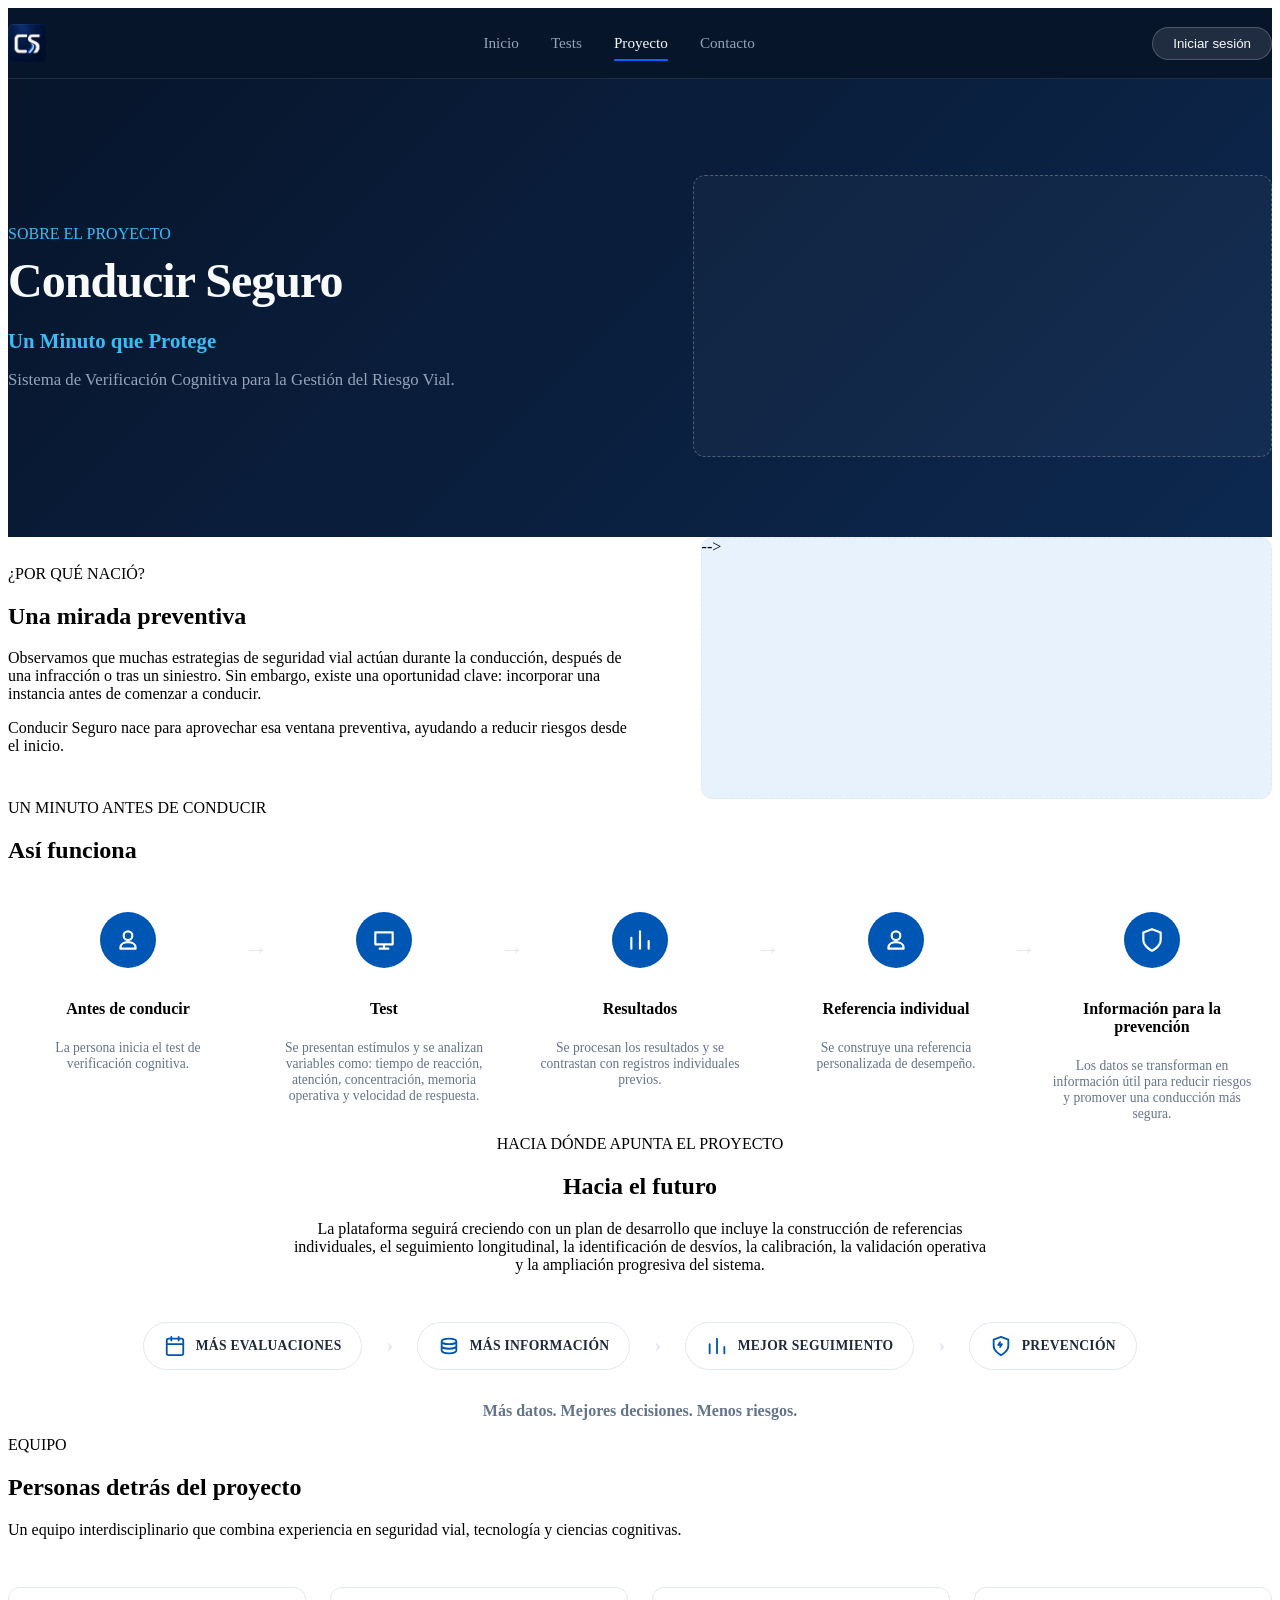
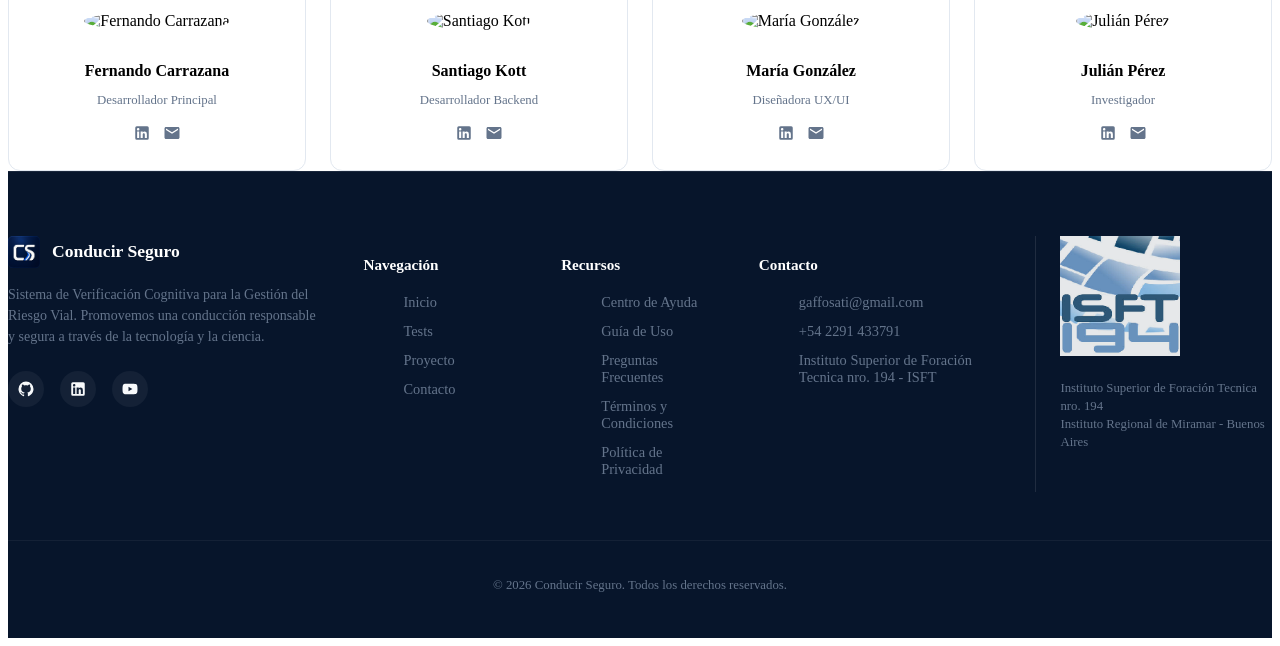
==== about.html @ 637815a0 "bloque de pestana Proyecto" ====
<!DOCTYPE html>
<html lang="es">
<head>
      <meta charset="UTF-8">
      <meta name="viewport" content="width=device-width, initial-scale=1.0">
      <title>Proyecto | Conducir Seguro</title>
      <meta name="description" content="Conocé el proyecto Conducir Seguro: por qué nació, cómo funciona, hacia dónde apunta y quiénes lo llevan adelante.">
      <link rel="icon" href="image/icon/conducirSegurosIco.ico" type="image/x-icon">

      <link rel="stylesheet" href="css/base/variables.css">
      <link rel="stylesheet" href="css/components/navbar.css">
      <link rel="stylesheet" href="css/components/footer.css">
      <link rel="stylesheet" href="css/pages/home.css">
      <link rel="stylesheet" href="css/pages/about.css">
</head>
<body>

      <header class="site-header">
            <div class="container">
                  <nav class="navbar" aria-label="Navegación principal">
                  <a href="index.html" class="navbar__brand" aria-label="ConducirSeguros Inicio">
                        <img src="image/logoConducir.png" alt="ConducirSeguros Logo" class="navbar__logo">
                  </a>

                  <button class="navbar__toggle" id="nav-toggle" aria-label="Abrir menú de navegación" aria-expanded="false">
                        ☰
                  </button>

                  <ul class="navbar__nav" id="nav-menu">
                        <li><a href="index.html" class="navbar__link">Inicio</a></li>
                        <li><a href="test.html" class="navbar__link">Tests</a></li>
                        <li><a href="about.html" class="navbar__link navbar__link--active">Proyecto</a></li>

                        <li><a href="contact.html" class="navbar__link">Contacto</a></li>
                  </ul>

                  <div class="navbar__actions">
                        <button class="btn-auth" id="auth-btn">
                              <span>Iniciar sesión</span>
                        </button>
                  </div>
                  </nav>
            </div>
      </header>

      <main id="main-content">

            <section class="project-hero">
                  <div class="container project-hero__grid">
                        <div class="project-hero__content">
                              <span class="badge-tag badge-tag--light">SOBRE EL PROYECTO</span>
                              <h1 class="project-hero__title">Conducir Seguro</h1>
                              <p class="project-hero__subtitle">Un Minuto que Protege</p>
                              <p class="project-hero__description">
                                    Sistema de Verificación Cognitiva para la Gestión del Riesgo Vial.
                              </p>
                        </div>

                        <div class="project-hero__graphic">
                        </div>
                  </div>
            </section>

            <section class="project-why section-padding">
                  <div class="container project-why__grid">
                        <div class="project-why__content">
                              <span class="badge-tag">¿POR QUÉ NACIÓ?</span>
                              <h2 class="section-title">Una mirada preventiva</h2>
                              <p class="section-description">
                                    Observamos que muchas estrategias de seguridad vial actúan durante la
                                    conducción, después de una infracción o tras un siniestro. Sin embargo,
                                    existe una oportunidad clave: incorporar una instancia antes de comenzar
                                    a conducir.
                              </p>
                              <p class="section-description">
                                    Conducir Seguro nace para aprovechar esa ventana preventiva, ayudando a
                                    reducir riesgos desde el inicio.
                              </p>
                        </div>

                        <div class="project-why__graphic">

                              -->
                        </div>
                  </div>
            </section>

            <section class="project-how section-padding bg-alt">
                  <div class="container">
                        <div class="section-header text-center">
                              <span class="badge-tag">UN MINUTO ANTES DE CONDUCIR</span>
                              <h2 class="section-title">Así funciona</h2>
                        </div>

                        <div class="steps-row">
                              <div class="step-item">
                                    <div class="step-item__icon">
                                          <svg viewBox="0 0 24 24" width="26" height="26"><path fill="none" stroke="currentColor" stroke-width="2" stroke-linecap="round" stroke-linejoin="round" d="M12 12a4 4 0 1 0-4-4 4 4 0 0 0 4 4Zm0 2c-4 0-7 2-7 5v1h14v-1c0-3-3-5-7-5Z"/></svg>
                                    </div>
                                    <h3 class="step-item__title">Antes de conducir</h3>
                                    <p class="step-item__desc">La persona inicia el test de verificación cognitiva.</p>
                              </div>

                              <span class="step-arrow" aria-hidden="true">→</span>

                              <div class="step-item">
                                    <div class="step-item__icon">
                                          <svg viewBox="0 0 24 24" width="26" height="26"><path fill="none" stroke="currentColor" stroke-width="2" stroke-linecap="round" stroke-linejoin="round" d="M4 5h16v11H4zM8 20h8M12 16v4"/></svg>
                                    </div>
                                    <h3 class="step-item__title">Test</h3>
                                    <p class="step-item__desc">Se presentan estímulos y se analizan variables como: tiempo de reacción, atención, concentración, memoria operativa y velocidad de respuesta.</p>
                              </div>

                              <span class="step-arrow" aria-hidden="true">→</span>

                              <div class="step-item">
                                    <div class="step-item__icon">
                                          <svg viewBox="0 0 24 24" width="26" height="26"><path fill="none" stroke="currentColor" stroke-width="2" stroke-linecap="round" stroke-linejoin="round" d="M4 20V10M12 20V4M20 20v-7"/></svg>
                                    </div>
                                    <h3 class="step-item__title">Resultados</h3>
                                    <p class="step-item__desc">Se procesan los resultados y se contrastan con registros individuales previos.</p>
                              </div>

                              <span class="step-arrow" aria-hidden="true">→</span>

                              <div class="step-item">
                                    <div class="step-item__icon">
                                          <svg viewBox="0 0 24 24" width="26" height="26"><path fill="none" stroke="currentColor" stroke-width="2" stroke-linecap="round" stroke-linejoin="round" d="M12 12a4 4 0 1 0-4-4 4 4 0 0 0 4 4Zm0 2c-4 0-7 2-7 5v1h14v-1c0-3-3-5-7-5Z"/></svg>
                                    </div>
                                    <h3 class="step-item__title">Referencia individual</h3>
                                    <p class="step-item__desc">Se construye una referencia personalizada de desempeño.</p>
                              </div>

                              <span class="step-arrow" aria-hidden="true">→</span>

                              <div class="step-item">
                                    <div class="step-item__icon">
                                          <svg viewBox="0 0 24 24" width="26" height="26"><path fill="none" stroke="currentColor" stroke-width="2" stroke-linecap="round" stroke-linejoin="round" d="M12 22s8-4 8-10V5l-8-3-8 3v7c0 6 8 10 8 10Z"/></svg>
                                    </div>
                                    <h3 class="step-item__title">Información para la prevención</h3>
                                    <p class="step-item__desc">Los datos se transforman en información útil para reducir riesgos y promover una conducción más segura.</p>
                              </div>
                        </div>
                  </div>
            </section>

            <section class="project-future section-padding">
                  <div class="container project-future__grid">
                        <div class="project-future__content">
                              <span class="badge-tag">HACIA DÓNDE APUNTA EL PROYECTO</span>
                              <h2 class="section-title">Hacia el futuro</h2>
                              <p class="section-description">
                                    La plataforma seguirá creciendo con un plan de desarrollo que incluye la
                                    construcción de referencias individuales, el seguimiento longitudinal, la
                                    identificación de desvíos, la calibración, la validación operativa y la
                                    ampliación progresiva del sistema.
                              </p>
                        </div>

                        <div class="future-cards">
                              <div class="future-card">
                                    <div class="future-card__icon">
                                          <svg viewBox="0 0 24 24" width="22" height="22"><path fill="none" stroke="currentColor" stroke-width="2" stroke-linecap="round" stroke-linejoin="round" d="M8 2v4M16 2v4M3 10h18M5 4h14a2 2 0 0 1 2 2v14a2 2 0 0 1-2 2H5a2 2 0 0 1-2-2V6a2 2 0 0 1 2-2Z"/></svg>
                                    </div>
                                    <span class="future-card__label">Más evaluaciones</span>
                              </div>
                              <span class="future-chevron" aria-hidden="true">›</span>
                              <div class="future-card">
                                    <div class="future-card__icon">
                                          <svg viewBox="0 0 24 24" width="22" height="22"><path fill="none" stroke="currentColor" stroke-width="2" stroke-linecap="round" stroke-linejoin="round" d="M4 7c0-1.66 3.58-3 8-3s8 1.34 8 3-3.58 3-8 3-8-1.34-8-3Zm0 0v10c0 1.66 3.58 3 8 3s8-1.34 8-3V7M4 12c0 1.66 3.58 3 8 3s8-1.34 8-3"/></svg>
                                    </div>
                                    <span class="future-card__label">Más información</span>
                              </div>
                              <span class="future-chevron" aria-hidden="true">›</span>
                              <div class="future-card">
                                    <div class="future-card__icon">
                                          <svg viewBox="0 0 24 24" width="22" height="22"><path fill="none" stroke="currentColor" stroke-width="2" stroke-linecap="round" stroke-linejoin="round" d="M4 20V10M12 20V4M20 20v-7"/></svg>
                                    </div>
                                    <span class="future-card__label">Mejor seguimiento</span>
                              </div>
                              <span class="future-chevron" aria-hidden="true">›</span>
                              <div class="future-card">
                                    <div class="future-card__icon">
                                          <svg viewBox="0 0 24 24" width="22" height="22"><path fill="none" stroke="currentColor" stroke-width="2" stroke-linecap="round" stroke-linejoin="round" d="M12 22s8-4 8-10V5l-8-3-8 3v7c0 6 8 10 8 10Zm-1-9 2-3-4 1 2-3"/></svg>
                                    </div>
                                    <span class="future-card__label">Prevención</span>
                              </div>
                        </div>

                        <p class="future-tagline">Más datos. Mejores decisiones. Menos riesgos.</p>
                  </div>
            </section>

            <section class="project-team section-padding bg-alt">
                  <div class="container">
                        <div class="section-header text-center">
                              <span class="badge-tag">EQUIPO</span>
                              <h2 class="section-title">Personas detrás del proyecto</h2>
                              <p class="section-description project-team__intro">
                                    Un equipo interdisciplinario que combina experiencia en seguridad vial,
                                    tecnología y ciencias cognitivas.
                              </p>
                        </div>

                        <div class="team-grid">
                              <article class="team-card">
                                    <img src="image/team/member1.jpg" alt="Fernando Carrazana" class="team-card__avatar">
                                    <h3 class="team-card__name">Fernando Carrazana</h3>
                                    <p class="team-card__role">Desarrollador Principal</p>
                                    <div class="team-card__socials">
                                          <a href="#" aria-label="LinkedIn"><svg width="18" height="18" viewBox="0 0 24 24"><path fill="currentColor" d="M19 3a2 2 0 0 1 2 2v14a2 2 0 0 1-2 2H5a2 2 0 0 1-2-2V5a2 2 0 0 1 2-2h14m-.5 15.5v-5.3a3.26 3.26 0 0 0-3.26-3.26c-.85 0-1.84.52-2.28 1.3v-1.11h-2.79v8.37h2.79v-4.93c0-.77.62-1.4 1.39-1.4a1.4 1.4 0 0 1 1.4 1.4v4.93h2.75M6.88 8.56a1.68 1.68 0 0 0 1.68-1.68c0-.93-.75-1.69-1.68-1.69a1.69 1.69 0 0 0-1.69 1.69c0 .93.76 1.68 1.69 1.68m1.39 9.94v-8.37H5.5v8.37h2.77Z"/></svg></a>
                                          <a href="#" aria-label="Email"><svg width="18" height="18" viewBox="0 0 24 24"><path fill="currentColor" d="M20 4H4c-1.1 0-1.99.9-1.99 2L2 18c0 1.1.9 2 2 2h16c1.1 0 2-.9 2-2V6c0-1.1-.9-2-2-2zm0 4l-8 5l-8-5V6l8 5l8-5v2z"/></svg></a>
                                    </div>
                              </article>

                              <article class="team-card">
                                    <img src="image/team/member2.jpg" alt="Santiago Kott" class="team-card__avatar">
                                    <h3 class="team-card__name">Santiago Kott</h3>
                                    <p class="team-card__role">Desarrollador Backend</p>
                                    <div class="team-card__socials">
                                          <a href="#" aria-label="LinkedIn"><svg width="18" height="18" viewBox="0 0 24 24"><path fill="currentColor" d="M19 3a2 2 0 0 1 2 2v14a2 2 0 0 1-2 2H5a2 2 0 0 1-2-2V5a2 2 0 0 1 2-2h14m-.5 15.5v-5.3a3.26 3.26 0 0 0-3.26-3.26c-.85 0-1.84.52-2.28 1.3v-1.11h-2.79v8.37h2.79v-4.93c0-.77.62-1.4 1.39-1.4a1.4 1.4 0 0 1 1.4 1.4v4.93h2.75M6.88 8.56a1.68 1.68 0 0 0 1.68-1.68c0-.93-.75-1.69-1.68-1.69a1.69 1.69 0 0 0-1.69 1.69c0 .93.76 1.68 1.69 1.68m1.39 9.94v-8.37H5.5v8.37h2.77Z"/></svg></a>
                                          <a href="#" aria-label="Email"><svg width="18" height="18" viewBox="0 0 24 24"><path fill="currentColor" d="M20 4H4c-1.1 0-1.99.9-1.99 2L2 18c0 1.1.9 2 2 2h16c1.1 0 2-.9 2-2V6c0-1.1-.9-2-2-2zm0 4l-8 5l-8-5V6l8 5l8-5v2z"/></svg></a>
                                    </div>
                              </article>

                              <article class="team-card">
                                    <img src="image/team/member3.jpg" alt="María González" class="team-card__avatar">
                                    <h3 class="team-card__name">María González</h3>
                                    <p class="team-card__role">Diseñadora UX/UI</p>
                                    <div class="team-card__socials">
                                          <a href="#" aria-label="LinkedIn"><svg width="18" height="18" viewBox="0 0 24 24"><path fill="currentColor" d="M19 3a2 2 0 0 1 2 2v14a2 2 0 0 1-2 2H5a2 2 0 0 1-2-2V5a2 2 0 0 1 2-2h14m-.5 15.5v-5.3a3.26 3.26 0 0 0-3.26-3.26c-.85 0-1.84.52-2.28 1.3v-1.11h-2.79v8.37h2.79v-4.93c0-.77.62-1.4 1.39-1.4a1.4 1.4 0 0 1 1.4 1.4v4.93h2.75M6.88 8.56a1.68 1.68 0 0 0 1.68-1.68c0-.93-.75-1.69-1.68-1.69a1.69 1.69 0 0 0-1.69 1.69c0 .93.76 1.68 1.69 1.68m1.39 9.94v-8.37H5.5v8.37h2.77Z"/></svg></a>
                                          <a href="#" aria-label="Email"><svg width="18" height="18" viewBox="0 0 24 24"><path fill="currentColor" d="M20 4H4c-1.1 0-1.99.9-1.99 2L2 18c0 1.1.9 2 2 2h16c1.1 0 2-.9 2-2V6c0-1.1-.9-2-2-2zm0 4l-8 5l-8-5V6l8 5l8-5v2z"/></svg></a>
                                    </div>
                              </article>

                              <article class="team-card">
                                    <img src="image/team/member4.jpg" alt="Julián Pérez" class="team-card__avatar">
                                    <h3 class="team-card__name">Julián Pérez</h3>
                                    <p class="team-card__role">Investigador</p>
                                    <div class="team-card__socials">
                                          <a href="#" aria-label="LinkedIn"><svg width="18" height="18" viewBox="0 0 24 24"><path fill="currentColor" d="M19 3a2 2 0 0 1 2 2v14a2 2 0 0 1-2 2H5a2 2 0 0 1-2-2V5a2 2 0 0 1 2-2h14m-.5 15.5v-5.3a3.26 3.26 0 0 0-3.26-3.26c-.85 0-1.84.52-2.28 1.3v-1.11h-2.79v8.37h2.79v-4.93c0-.77.62-1.4 1.39-1.4a1.4 1.4 0 0 1 1.4 1.4v4.93h2.75M6.88 8.56a1.68 1.68 0 0 0 1.68-1.68c0-.93-.75-1.69-1.68-1.69a1.69 1.69 0 0 0-1.69 1.69c0 .93.76 1.68 1.69 1.68m1.39 9.94v-8.37H5.5v8.37h2.77Z"/></svg></a>
                                          <a href="#" aria-label="Email"><svg width="18" height="18" viewBox="0 0 24 24"><path fill="currentColor" d="M20 4H4c-1.1 0-1.99.9-1.99 2L2 18c0 1.1.9 2 2 2h16c1.1 0 2-.9 2-2V6c0-1.1-.9-2-2-2zm0 4l-8 5l-8-5V6l8 5l8-5v2z"/></svg></a>
                                    </div>
                              </article>
                        </div>
                  </div>
            </section>

      </main>

      <script type="module" src="js/app.js"></script>

      <footer class="site-footer">
      <div class="container">
            <div class="footer__grid">

                  <div class="footer__col">
                  <div class="footer__brand-logo">
                        <img src="image/logoConducir.png" alt="ConducirSeguros" class="footer__logo-img">
                        <span class="footer__brand-title">Conducir Seguro</span>
                  </div>
                  <p class="footer__description">
                        Sistema de Verificación Cognitiva para la Gestión del Riesgo Vial. Promovemos una conducción responsable y segura a través de la tecnología y la ciencia.
                  </p>
                  <div class="footer__socials">
                        <a href="https://github.com" class="footer__social-link" aria-label="GitHub" target="_blank" rel="noopener">
                              <svg class="footer__social-icon" viewBox="0 0 24 24"><path fill="currentColor" d="M12 2A10 10 0 0 0 2 12c0 4.42 2.87 8.17 6.84 9.5c.5.08.66-.23.66-.5v-1.69c-2.77.6-3.36-1.34-3.36-1.34c-.46-1.16-1.11-1.47-1.11-1.47c-.91-.62.07-.6.07-.6c1 .07 1.53 1.03 1.53 1.03c.87 1.52 2.34 1.07 2.91.83c.1-.65.35-1.09.63-1.34c-2.22-.25-4.55-1.11-4.55-4.92c0-1.11.38-2 1.03-2.71c-.1-.25-.45-1.29.1-2.64c0 0 .84-.27 2.75 1.02c.79-.22 1.65-.33 2.5-.33c.85 0 1.71.11 2.5.33c1.91-1.29 2.75-1.02 2.75-1.02c.55 1.35.2 2.39.1 2.64c.65.71 1.03 1.6 1.03 2.71c0 3.82-2.34 4.66-4.57 4.91c.36.31.69.92.69 1.85V21c0 .27.16.59.67.5C19.14 20.16 22 16.42 22 12A10 10 0 0 0 12 2Z"/></svg>
                        </a>
                        <a href="https://linkedin.com" class="footer__social-link" aria-label="LinkedIn" target="_blank" rel="noopener">
                              <svg class="footer__social-icon" viewBox="0 0 24 24"><path fill="currentColor" d="M19 3a2 2 0 0 1 2 2v14a2 2 0 0 1-2 2H5a2 2 0 0 1-2-2V5a2 2 0 0 1 2-2h14m-.5 15.5v-5.3a3.26 3.26 0 0 0-3.26-3.26c-.85 0-1.84.52-2.28 1.3v-1.11h-2.79v8.37h2.79v-4.93c0-.77.62-1.4 1.39-1.4a1.4 1.4 0 0 1 1.4 1.4v4.93h2.75M6.88 8.56a1.68 1.68 0 0 0 1.68-1.68c0-.93-.75-1.69-1.68-1.69a1.69 1.69 0 0 0-1.69 1.69c0 .93.76 1.68 1.69 1.68m1.39 9.94v-8.37H5.5v8.37h2.77Z"/></svg>
                        </a>
                        <a href="https://youtube.com" class="footer__social-link" aria-label="YouTube" target="_blank" rel="noopener">
                              <svg class="footer__social-icon" viewBox="0 0 24 24"><path fill="currentColor" d="M10 15l5.19-3L10 9v6m11.56-7.83c.13.47.22 1.1.28 1.9.07.8.1 1.49.1 2.09L22 12c0 2.19-.16 3.8-.44 4.83c-.25.9-.83 1.48-1.73 1.73c-.47.13-1.33.22-2.65.28c-1.3.07-2.49.1-3.59.1L12 19c-4.19 0-6.8-.16-7.83-.44c-.9-.25-1.48-.83-1.73-1.73c-.13-.47-.22-1.1-.28-1.9c-.07-.8-.1-1.49-.1-2.09L2 12c0-2.19.16-3.8.44-4.83c.25-.9.83-1.48 1.73-1.73c.47-.13 1.33-.22 2.65-.28c1.3-.07 2.49-.1 3.59-.1L12 5c4.19 0 6.8.16 7.83.44c.9.25 1.48.83 1.73 1.73Z"/></svg>
                        </a>
                  </div>
                  </div>

                  <div class="footer__col">
                  <h4 class="footer__column-title">Navegación</h4>
                  <ul class="footer__list">
                        <li><a href="index.html" class="footer__link">Inicio</a></li>
                        <li><a href="test.html" class="footer__link">Tests</a></li>
                        <li><a href="about.html" class="footer__link">Proyecto</a></li>

                        <li><a href="contact.html" class="footer__link">Contacto</a></li>
                  </ul>
                  </div>


                  <div class="footer__col">
                  <h4 class="footer__column-title">Recursos</h4>
                  <ul class="footer__list">
                        <li><a href="faq.html" class="footer__link">Centro de Ayuda</a></li>
                        <li><a href="guide.html" class="footer__link">Guía de Uso</a></li>
                        <li><a href="faq.html#preguntas" class="footer__link">Preguntas Frecuentes</a></li>
                        <li><a href="terms.html" class="footer__link">Términos y Condiciones</a></li>
                        <li><a href="privacy.html" class="footer__link">Política de Privacidad</a></li>
                  </ul>
                  </div>


                  <div class="footer__col">
                  <h4 class="footer__column-title">Contacto</h4>
                  <ul class="footer__list">
                        <li><a href="mailto:gaffosati@gmail.com" class="footer__link">gaffosati@gmail.com</a></li>
                        <li><span class="footer__link">+54 2291 433791</span></li>
                        <li><span class="footer__link">Instituto Superior de Foración Tecnica nro. 194 - ISFT</span></li>
                  </ul>
                  </div>


                  <div class="footer__col footer__institution">
                  <img src="image/isft194_173px.png" alt="Universidad Tecnológica Nacional" class="footer__isft-logo">
                  <p class="footer__isft-text">
                        Instituto Superior de Foración Tecnica nro. 194<br>
                        Instituto Regional de Miramar - Buenos Aires
                  </p>
                  </div>

            </div>


            <div class="footer__bottom">
                  <p>&copy; 2026 Conducir Seguro. Todos los derechos reservados.</p>
            </div>
      </div>
      </footer>
</body>
</html>
---- css/base/variables.css ----
﻿:root {
  /* Color Palette */
  --bg-dark-header: #07152b;
  --bg-dark-gradient: linear-gradient(135deg, #07152b 0%, #0d284f 100%);
  --bg-light-body: #f4f7fa;
  --bg-card-white: #ffffff;
  --bg-callout: #e8f2fc;

  --color-primary: #0056b3;
  --color-primary-hover: #004085;
  --color-accent-blue: #0f62fe;
  --color-text-main: #1e293b;
  --color-text-muted: #64748b;
  --color-text-light: #f8fafc;

  --color-border: #e2e8f0;
  --color-badge-available: #e0f2fe;
  --color-badge-text-available: #0369a1;

  /* Layout & Geometry */
  --container-max-width: 1200px;
  --border-radius-sm: 8px;
  --border-radius-md: 12px;
  --border-radius-lg: 20px;
  --transition-fast: 0.2s ease-in-out;
  --shadow-card: 0 10px 25px -5px rgba(0, 0, 0, 0.05), 0 8px 10px -6px rgba(0, 0, 0, 0.01);
}
---- css/components/navbar.css ----
/* ==========================================
   HEADER & NAVBAR COMPONENT
   ========================================== */
.site-header {
  background-color: var(--bg-dark-header);
  border-bottom: 1px solid rgba(255, 255, 255, 0.1);
  position: sticky;
  top: 0;
  z-index: 1000;
}

.navbar {
  display: flex;
  align-items: center;
  justify-content: space-between;
  height: 70px;
}

.navbar__brand {
  display: flex;
  align-items: center;
  gap: 0.75rem;
  text-decoration: none;
  color: var(--color-text-light);
  font-weight: 700;
  font-size: 1.25rem;
}

.navbar__logo {
  height: 38px;
  width: auto;
}

.navbar__nav {
  display: flex;
  align-items: center;
  gap: 2rem;
  list-style: none;
}

.navbar__link {
  color: #94a3b8;
  text-decoration: none;
  font-weight: 500;
  font-size: 0.95rem;
  transition: color var(--transition-fast);
  padding: 0.5rem 0;
  position: relative;
}

.navbar__link:hover,
.navbar__link--active {
  color: var(--color-text-light);
}

.navbar__link--active::after {
  content: '';
  position: absolute;
  bottom: -2px;
  left: 0;
  width: 100%;
  height: 2px;
  background-color: var(--color-accent-blue);
  border-radius: 2px;
}

.navbar__actions {
  display: flex;
  align-items: center;
  gap: 1rem;
}

.btn-auth {
  background: rgba(255, 255, 255, 0.1);
  color: var(--color-text-light);
  border: 1px solid rgba(255, 255, 255, 0.2);
  padding: 0.5rem 1.25rem;
  border-radius: 50px;
  cursor: pointer;
  font-weight: 500;
  display: flex;
  align-items: center;
  gap: 0.5rem;
  transition: background var(--transition-fast);
}

.btn-auth:hover {
  background: rgba(255, 255, 255, 0.2);
}

/* Menu Toggle Button (Mobile) */
.navbar__toggle {
  display: none;
  background: none;
  border: none;
  color: var(--color-text-light);
  font-size: 1.5rem;
  cursor: pointer;
}

@media (max-width: 768px) {
  .navbar__toggle {
    display: block;
  }

  .navbar__nav {
    position: absolute;
    top: 70px;
    left: 0;
    right: 0;
    background-color: var(--bg-dark-header);
    flex-direction: column;
    padding: 1.5rem;
    gap: 1rem;
    display: none;
    border-bottom: 1px solid rgba(255, 255, 255, 0.1);
  }

  .navbar__nav--open {
    display: flex;
  }
}
---- css/components/footer.css ----
/* ==========================================
   FOOTER COMPONENT (SOLID - SRP)
   ========================================== */
.site-footer {
  background-color: var(--bg-dark-header);
  color: var(--color-text-light);
  padding: 4rem 0 2rem 0;
  border-top: 1px solid rgba(255, 255, 255, 0.08);
  font-size: 0.9rem;
}

.footer__grid {
  display: grid;
  grid-template-columns: 2fr 1fr 1fr 1.5fr 1.5fr;
  gap: 2.5rem;
  margin-bottom: 3rem;
}

.footer__brand-logo {
  display: flex;
  align-items: center;
  gap: 0.75rem;
  margin-bottom: 1rem;
}

.footer__logo-img {
  height: 32px;
  width: auto;
}

.footer__brand-title {
  font-size: 1.1rem;
  font-weight: 700;
  color: #ffffff;
}

.footer__description {
  color: var(--color-text-muted);
  font-size: 0.875rem;
  line-height: 1.5;
  margin-bottom: 1.5rem;
}

.footer__socials {
  display: flex;
  gap: 1rem;
}

.footer__social-link {
  display: flex;
  align-items: center;
  justify-content: center;
  width: 36px;
  height: 36px;
  border-radius: 50%;
  background: rgba(255, 255, 255, 0.05);
  color: var(--color-text-light);
  transition: background var(--transition-fast), color var(--transition-fast);
}

.footer__social-link:hover {
  background: var(--color-accent-blue);
  color: #ffffff;
}

.footer__social-icon {
  width: 18px;
  height: 18px;
  fill: currentColor;
}

.footer__column-title {
  color: #ffffff;
  font-size: 0.95rem;
  font-weight: 600;
  margin-bottom: 1.25rem;
}

.footer__list {
  list-style: none;
  display: flex;
  flex-direction: column;
  gap: 0.75rem;
}

.footer__link {
  color: var(--color-text-muted);
  text-decoration: none;
  transition: color var(--transition-fast);
}

.footer__link:hover {
  color: #ffffff;
}

/* Sección Institucional (UTN) */
.footer__institution {
  display: flex;
  flex-direction: column;
  gap: 0.75rem;
  border-left: 1px solid rgba(255, 255, 255, 0.1);
  padding-left: 1.5rem;
}

.footer__isft-logo {
  width: 120px;
  height: auto;

  opacity: 0.9;
}

.footer__isft-text {
  color: var(--color-text-muted);
  font-size: 0.8rem;
  line-height: 1.4;
}

/* Bottom Copy */
.footer__bottom {
  border-top: 1px solid rgba(255, 255, 255, 0.05);
  padding-top: 1.5rem;
  text-align: center;
  color: var(--color-text-muted);
  font-size: 0.8rem;
}

/* Layout Responsive */
@media (max-width: 1024px) {
  .footer__grid {
    grid-template-columns: 1fr 1fr;
    gap: 2rem;
  }
  .footer__institution {
    border-left: none;
    padding-left: 0;
  }
}

@media (max-width: 640px) {
  .footer__grid {
    grid-template-columns: 1fr;
  }
}
---- css/pages/home.css ----
/* ==========================================
   PAGE: HOME (SOLID - Modular BEM CSS)
   ========================================== */

/* ------------------------------------------
   1. HERO SECTION
   ------------------------------------------ */
.hero {
  position: relative;
  background: var(--bg-dark-header) url('../../image/hero-bg-car.jpg') center/cover no-repeat;
  color: var(--color-text-light);
  padding: 6rem 0 3rem 0;
  overflow: hidden;
}

.hero__overlay {
  position: absolute;
  top: 0;
  left: 0;
  width: 100%;
  height: 100%;
  background: linear-gradient(90deg, rgba(7, 21, 43, 0.95) 0%, rgba(7, 21, 43, 0.6) 60%, rgba(7, 21, 43, 0.3) 100%);
  z-index: 1;
}

.hero__container {
  position: relative;
  z-index: 2;
}

.hero__content {
  max-width: 650px;
  margin-bottom: 4rem;
}

.hero__title {
  font-size: 3.5rem;
  font-weight: 800;
  line-height: 1.1;
  margin-bottom: 0.5rem;
  letter-spacing: -0.02em;
}

.hero__subtitle {
  font-size: 1.5rem;
  font-weight: 600;
  color: #38bdf8;
  margin-bottom: 1rem;
}

.hero__description {
  font-size: 1.15rem;
  color: #94a3b8;
  margin-bottom: 2rem;
}

/* Tira de Features en Hero */
.hero__features {
  display: flex;
  gap: 3rem;
  padding-top: 2rem;
  border-top: 1px solid rgba(255, 255, 255, 0.1);
}

.feature-item {
  display: flex;
  align-items: center;
  gap: 0.75rem;
}

.feature-item__icon {
  color: #38bdf8;
  display: flex;
  align-items: center;
}

.feature-item__text {
  font-size: 0.9rem;
  font-weight: 500;
  color: #e2e8f0;
}

/* ------------------------------------------
   2. ABOUT SUMMARY
   ------------------------------------------ */
.about-summary__grid {
  display: grid;
  grid-template-columns: 1fr 1fr;
  gap: 4rem;
  align-items: center;
}

.checklist {
  list-style: none;
  margin-top: 1.5rem;
  display: flex;
  flex-direction: column;
  gap: 1rem;
}

.checklist__item {
  display: flex;
  align-items: center;
  gap: 0.75rem;
  font-weight: 500;
  color: var(--color-text-main);
}

.checklist__icon {
  display: flex;
  align-items: center;
  justify-content: center;
  width: 22px;
  height: 22px;
  border-radius: 50%;
  background-color: #0284c7;
  color: #ffffff;
  font-size: 0.75rem;
  font-weight: 700;
}

.about-summary__img {
  width: 100%;
  height: auto;
  object-fit: contain;
}

/* ------------------------------------------
   3. TESTS SUMMARY GRID
   ------------------------------------------ */
.tests-grid {
  display: grid;
  grid-template-columns: repeat(4, 1fr);
  gap: 1.5rem;
  margin-top: 3rem;
}

.test-card {
  background: var(--bg-card-white);
  padding: 2rem 1.5rem;
  border-radius: var(--border-radius-md);
  box-shadow: var(--shadow-card);
  text-align: center;
  display: flex;
  flex-direction: column;
  align-items: center;
  transition: transform var(--transition-fast), box-shadow var(--transition-fast);
}

.test-card:hover {
  transform: translateY(-4px);
  box-shadow: 0 15px 30px -5px rgba(0, 0, 0, 0.1);
}

.test-card__icon {
  width: 54px;
  height: 54px;
  border-radius: 50%;
  background-color: #e0f2fe;
  color: #0284c7;
  display: flex;
  align-items: center;
  justify-content: center;
  margin-bottom: 1.25rem;
}

.test-card__title {
  font-size: 1.15rem;
  font-weight: 700;
  margin-bottom: 0.5rem;
}

.test-card__desc {
  font-size: 0.875rem;
  color: var(--color-text-muted);
  margin-bottom: 1.5rem;
  flex-grow: 1;
}

/* ------------------------------------------
   4. TEAM SUMMARY
   ------------------------------------------ */
.team-summary__header {
  display: flex;
  align-items: flex-end;
  justify-content: space-between;
  margin-bottom: 3rem;
}

.link-more {
  display: inline-flex;
  align-items: center;
  gap: 0.5rem;
  color: #0284c7;
  font-weight: 600;
  text-decoration: none;
}

.link-more:hover {
  text-decoration: underline;
}

.team-grid {
  display: grid;
  grid-template-columns: repeat(4, 1fr);
  gap: 1.5rem;
}

.team-card {
  background: var(--bg-card-white);
  padding: 1.5rem;
  border-radius: var(--border-radius-md);
  border: 1px solid var(--color-border);
  text-align: center;
}

.team-card__avatar {
  width: 80px;
  height: 80px;
  border-radius: 50%;
  object-fit: cover;
  margin-bottom: 1rem;
}

.team-card__name {
  font-size: 1rem;
  font-weight: 700;
  margin-bottom: 0.25rem;
}

.team-card__role {
  font-size: 0.8rem;
  color: var(--color-text-muted);
  margin-bottom: 1rem;
}

.team-card__socials {
  display: flex;
  justify-content: center;
  gap: 0.75rem;
}

.team-card__socials a {
  color: var(--color-text-muted);
  transition: color var(--transition-fast);
}

.team-card__socials a:hover {
  color: #0284c7;
}

/* ------------------------------------------
   RESPONSIVE DESIGN (BREAKPOINTS)
   ------------------------------------------ */
@media (max-width: 1024px) {
  .tests-grid, .team-grid {
    grid-template-columns: repeat(2, 1fr);
  }
}

@media (max-width: 768px) {
  .hero__title {
    font-size: 2.5rem;
  }
  
  .hero__features {
    flex-direction: column;
    gap: 1rem;
  }
  
  .about-summary__grid {
    grid-template-columns: 1fr;
    gap: 2rem;
  }
  
  .team-summary__header {
    flex-direction: column;
    align-items: flex-start;
    gap: 1rem;
  }
}

@media (max-width: 520px) {
  .tests-grid, .team-grid {
    grid-template-columns: 1fr;
  }
}
---- css/pages/about.css ----
.badge-tag--light {
  color: #38bdf8;
}

.project-hero {
  background: var(--bg-dark-gradient);
  color: var(--color-text-light);
  padding: 6rem 0 5rem 0;
}

.project-hero__grid {
  display: grid;
  grid-template-columns: 1.1fr 1fr;
  gap: 3rem;
  align-items: center;
}

.project-hero__title {
  font-size: 3rem;
  font-weight: 800;
  line-height: 1.1;
  margin: 0.75rem 0 0.5rem 0;
  letter-spacing: -0.02em;
}

.project-hero__subtitle {
  font-size: 1.3rem;
  font-weight: 600;
  color: #38bdf8;
  margin-bottom: 1rem;
}

.project-hero__description {
  font-size: 1.05rem;
  color: #94a3b8;
  max-width: 480px;
}

.project-hero__graphic {
  min-height: 280px;
  border: 1px dashed rgba(255, 255, 255, 0.25);
  border-radius: var(--border-radius-md);
  background-color: rgba(255, 255, 255, 0.03);
}


.project-why__grid {
  display: grid;
  grid-template-columns: 1.1fr 1fr;
  gap: 4rem;
  align-items: center;
}

.project-why__graphic {
  min-height: 260px;
  border: 1px dashed var(--color-border);
  border-radius: var(--border-radius-md);
  background-color: var(--bg-callout);
}


.section-header {
  margin-bottom: 3rem;
}

.section-header.text-center .section-description {
  margin-left: auto;
  margin-right: auto;
}

.steps-row {
  display: flex;
  align-items: flex-start;
  justify-content: center;
  gap: 1rem;
}

.step-item {
  flex: 1;
  max-width: 200px;
  text-align: center;
  display: flex;
  flex-direction: column;
  align-items: center;
}

.step-item__icon {
  width: 56px;
  height: 56px;
  border-radius: 50%;
  background-color: var(--color-primary);
  color: #ffffff;
  display: flex;
  align-items: center;
  justify-content: center;
  margin-bottom: 1rem;
  flex-shrink: 0;
}

.step-item__title {
  font-size: 1rem;
  font-weight: 700;
  margin-bottom: 0.5rem;
}

.step-item__desc {
  font-size: 0.85rem;
  color: var(--color-text-muted);
}

.step-arrow {
  color: var(--color-border);
  font-size: 1.5rem;
  font-weight: 700;
  padding-top: 1.5rem;
  flex-shrink: 0;
}


.project-future__content {
  max-width: 700px;
  margin: 0 auto 3rem auto;
  text-align: center;
}

.project-future__content .section-description {
  margin-left: auto;
  margin-right: auto;
}

.future-cards {
  display: flex;
  align-items: center;
  justify-content: center;
  gap: 1.5rem;
  flex-wrap: wrap;
}

.future-card {
  display: flex;
  align-items: center;
  gap: 0.6rem;
  background-color: var(--bg-card-white);
  border: 1px solid var(--color-border);
  border-radius: 50px;
  padding: 0.75rem 1.25rem;
}

.future-card__icon {
  color: var(--color-primary);
  display: flex;
  align-items: center;
}

.future-card__label {
  font-size: 0.85rem;
  font-weight: 700;
  color: var(--color-text-main);
  text-transform: uppercase;
  letter-spacing: 0.02em;
}

.future-chevron {
  color: var(--color-border);
  font-size: 1.25rem;
  font-weight: 700;
}

.future-tagline {
  text-align: center;
  margin-top: 2rem;
  color: var(--color-text-muted);
  font-weight: 600;
}


.project-team__intro {
  margin-left: auto;
  margin-right: auto;
}


@media (max-width: 1024px) {
  .project-hero__grid,
  .project-why__grid {
    grid-template-columns: 1fr;
  }

  .project-hero__graphic,
  .project-why__graphic {
    order: -1;
    min-height: 200px;
  }

  .steps-row {
    flex-wrap: wrap;
  }

  .step-item {
    max-width: 45%;
  }

  .step-arrow {
    display: none;
  }
}

@media (max-width: 768px) {
  .project-hero__title {
    font-size: 2.25rem;
  }

  .future-cards {
    flex-direction: column;
    align-items: stretch;
  }

  .future-card {
    justify-content: center;
  }

  .future-chevron {
    display: none;
  }
}

@media (max-width: 520px) {
  .step-item {
    max-width: 100%;
  }
}
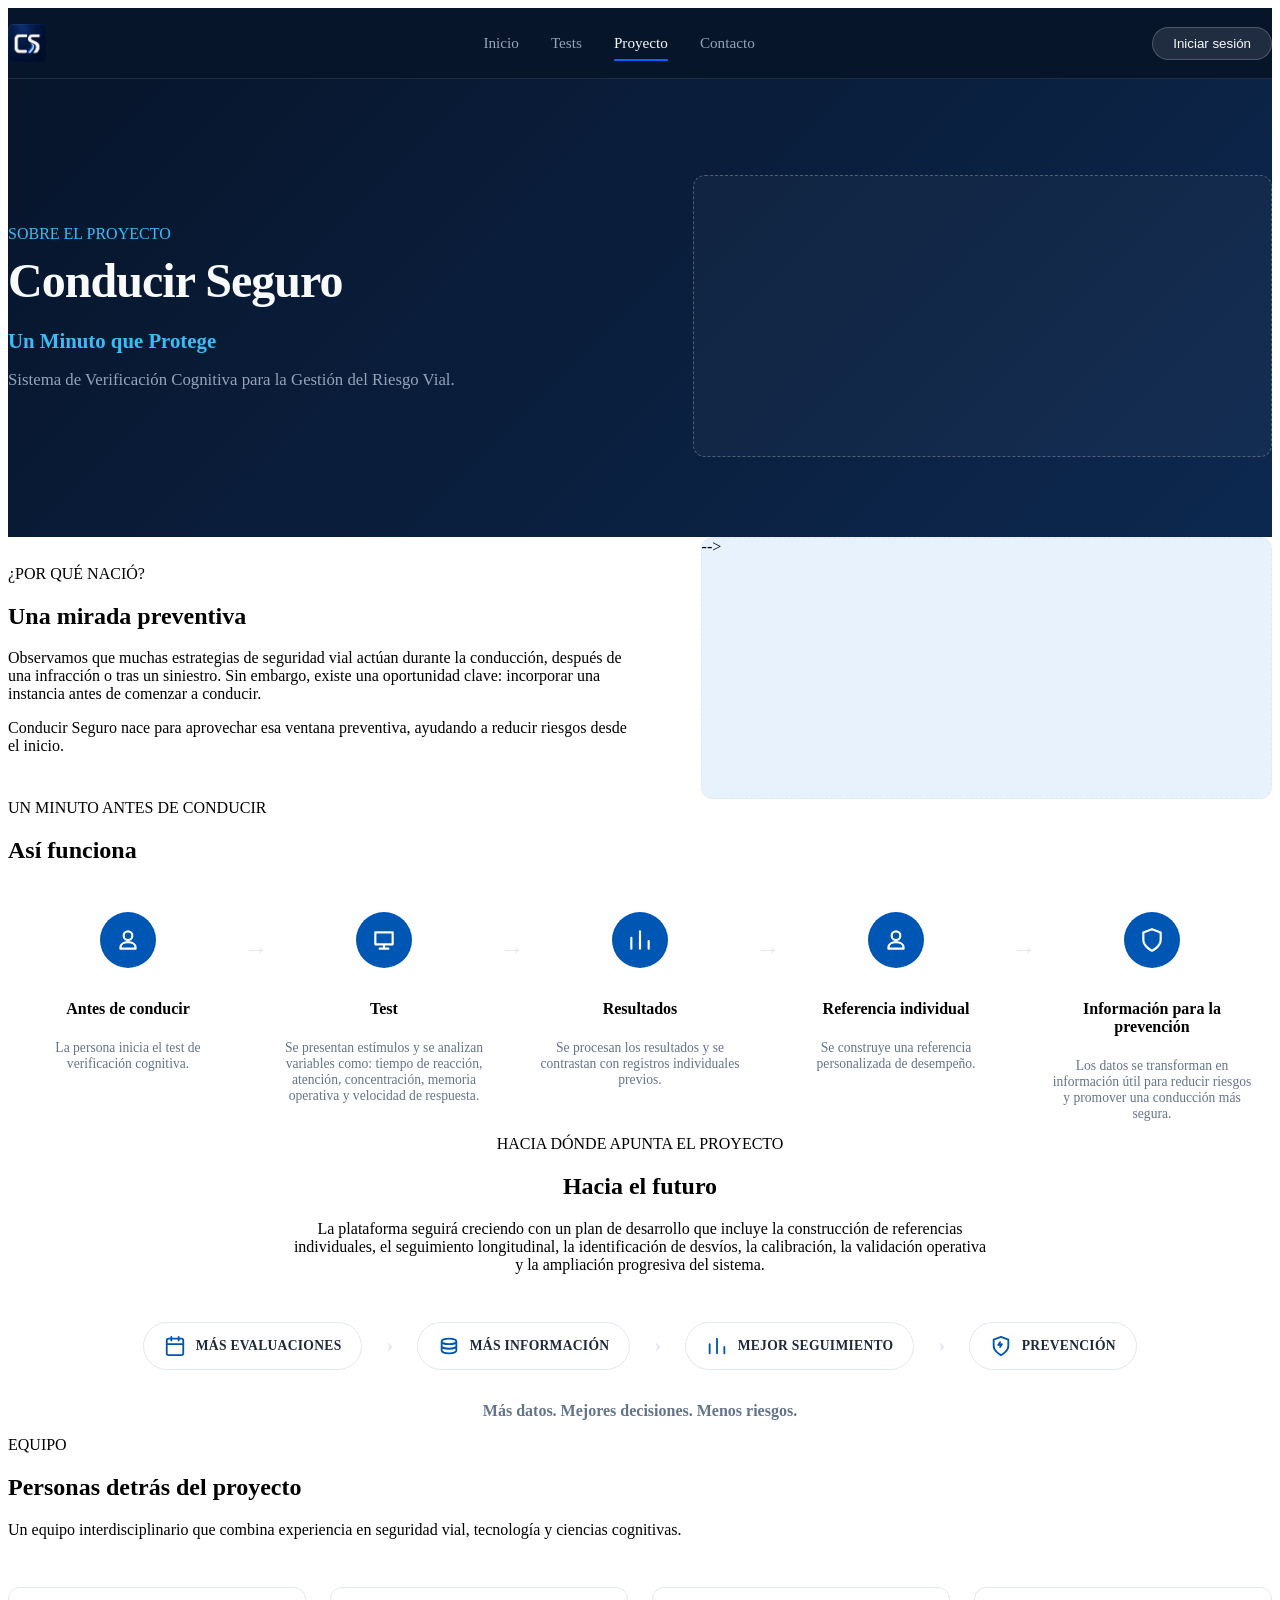
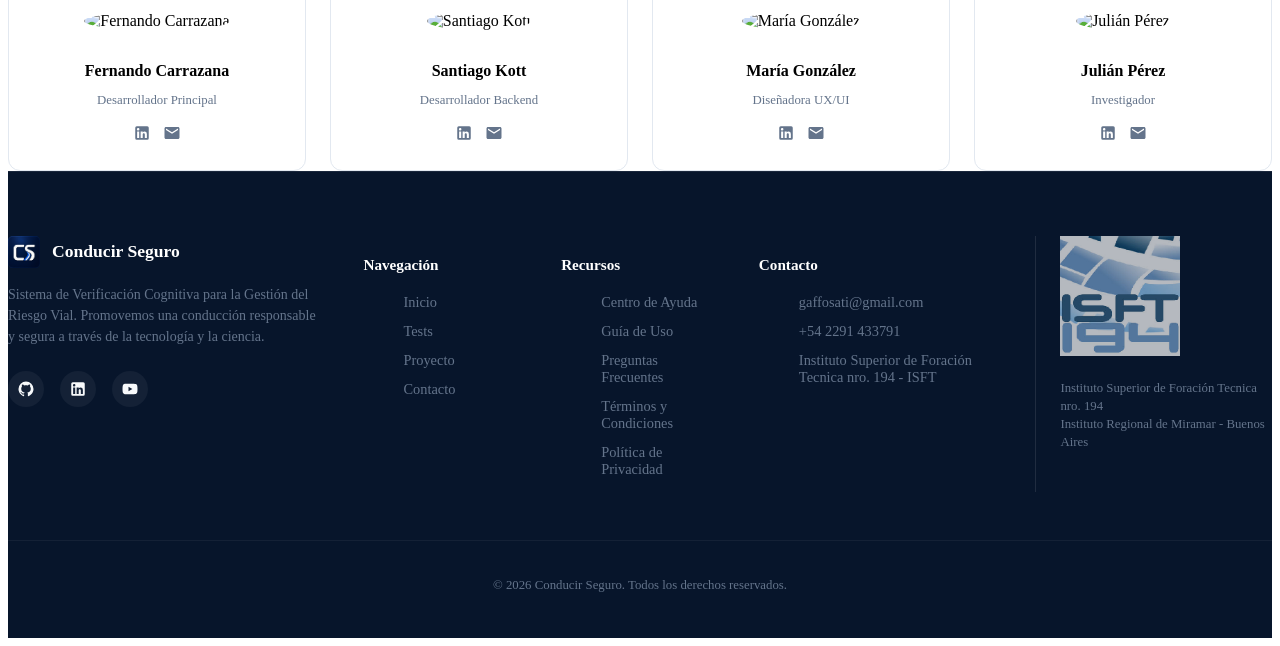
==== commit 406555d8: "Actualizo" ====
--- a/about.html
+++ b/about.html
@@ -248,7 +248,7 @@
 
       </main>
 
-      <script type="module" src="js/app.js"></script>
+      <script src="js/script.js"></script>
 
       <footer class="site-footer">
       <div class="container">
--- a/css/components/footer.css
+++ b/css/components/footer.css
@@ -105,8 +105,8 @@
 .footer__isft-logo {
   width: 120px;
   height: auto;
-
-  opacity: 0.9;
+  
+  opacity: 0.7;
 }
 
 .footer__isft-text {
--- a/css/pages/home.css
+++ b/css/pages/home.css
@@ -163,6 +163,12 @@
   justify-content: center;
   margin-bottom: 1.25rem;
 }
+.test-card__icon img {
+  width: 58px;
+  height: 28px;
+  object-fit: contain;
+  display: block;
+}
 
 .test-card__title {
   font-size: 1.15rem;
@@ -284,4 +290,25 @@
   .tests-grid, .team-grid {
     grid-template-columns: 1fr;
   }
-}+}
+/* Beneficios de inicio: dos columnas en móviles */
+@media (max-width: 600px) {
+    .checklist {
+        display: grid;
+        grid-template-columns: repeat(2, minmax(0, 1fr));
+        gap: 12px;
+        align-items: start;
+    }
+
+    .checklist__item {
+        min-width: 0;
+        align-items: flex-start;
+        gap: 8px;
+        overflow-wrap: anywhere;
+    }
+
+    .checklist__item > span:last-child {
+        min-width: 0;
+        line-height: 1.45;
+    }
+}
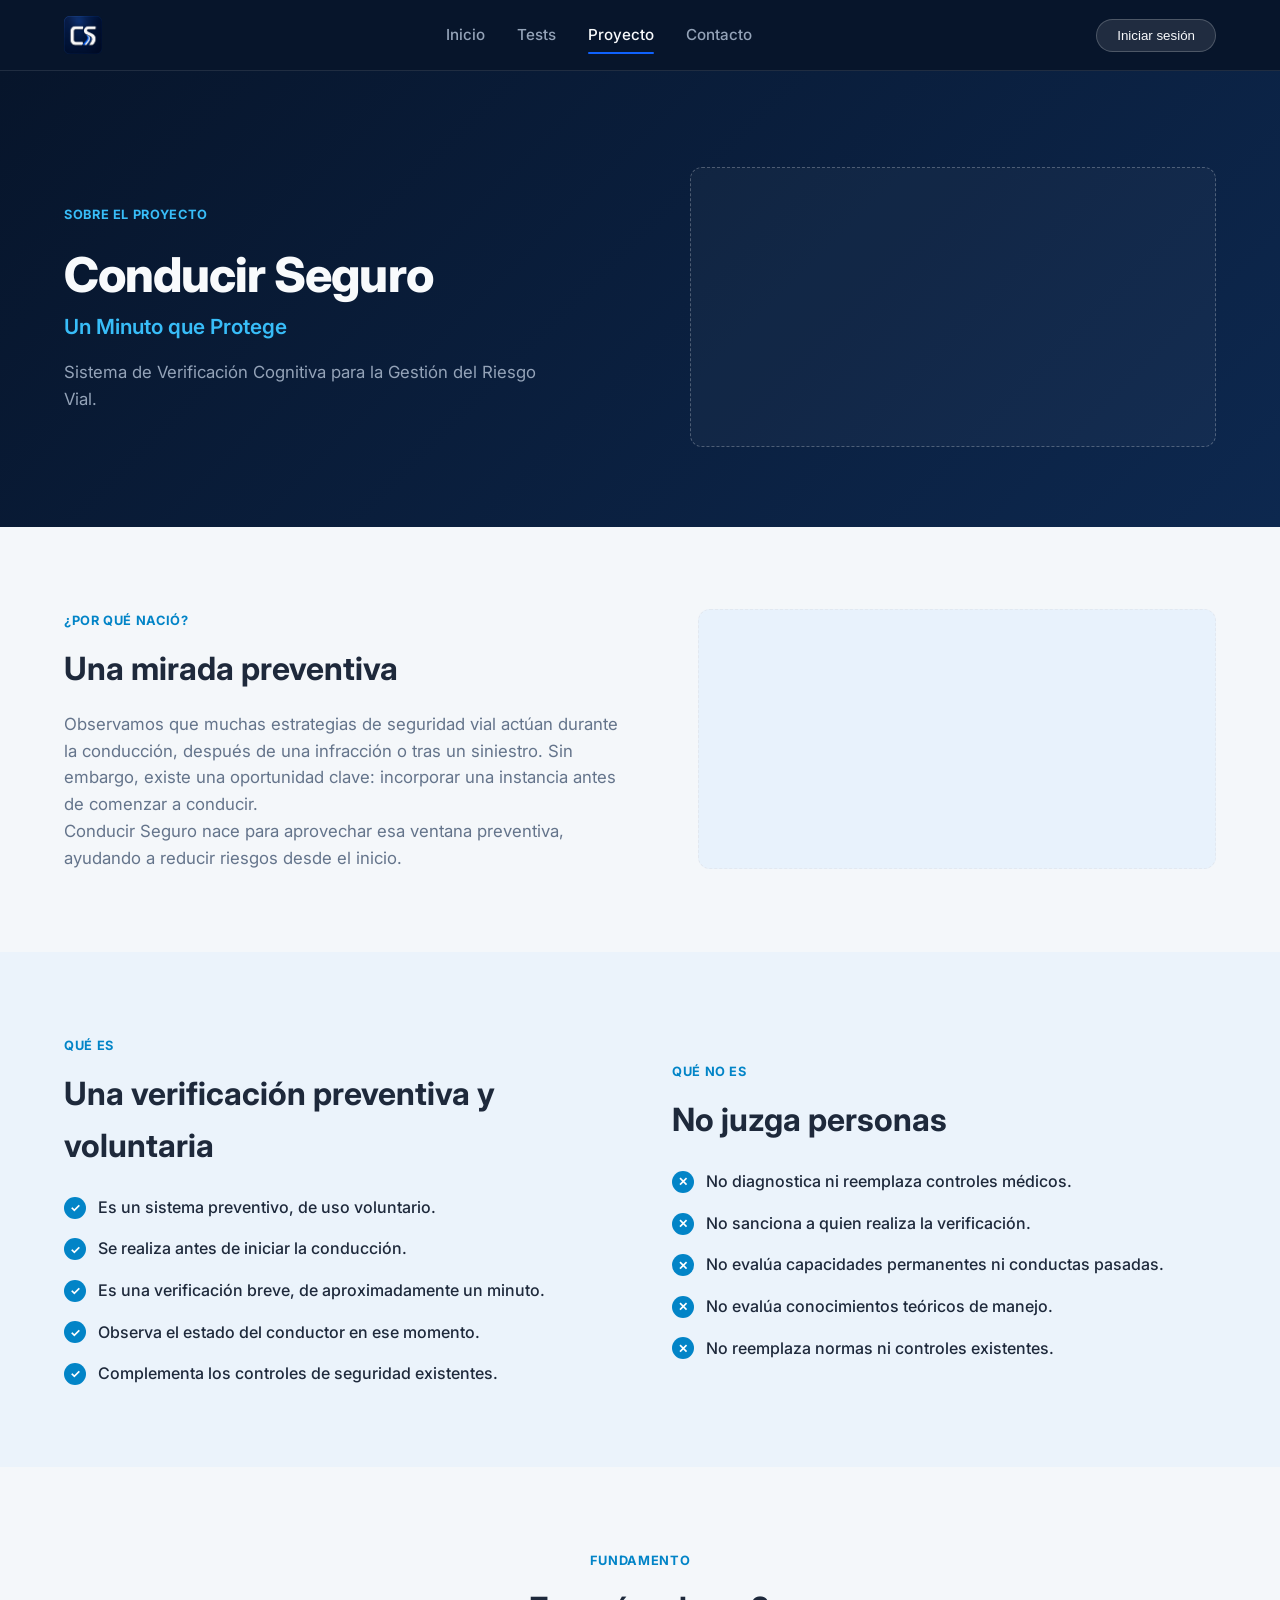
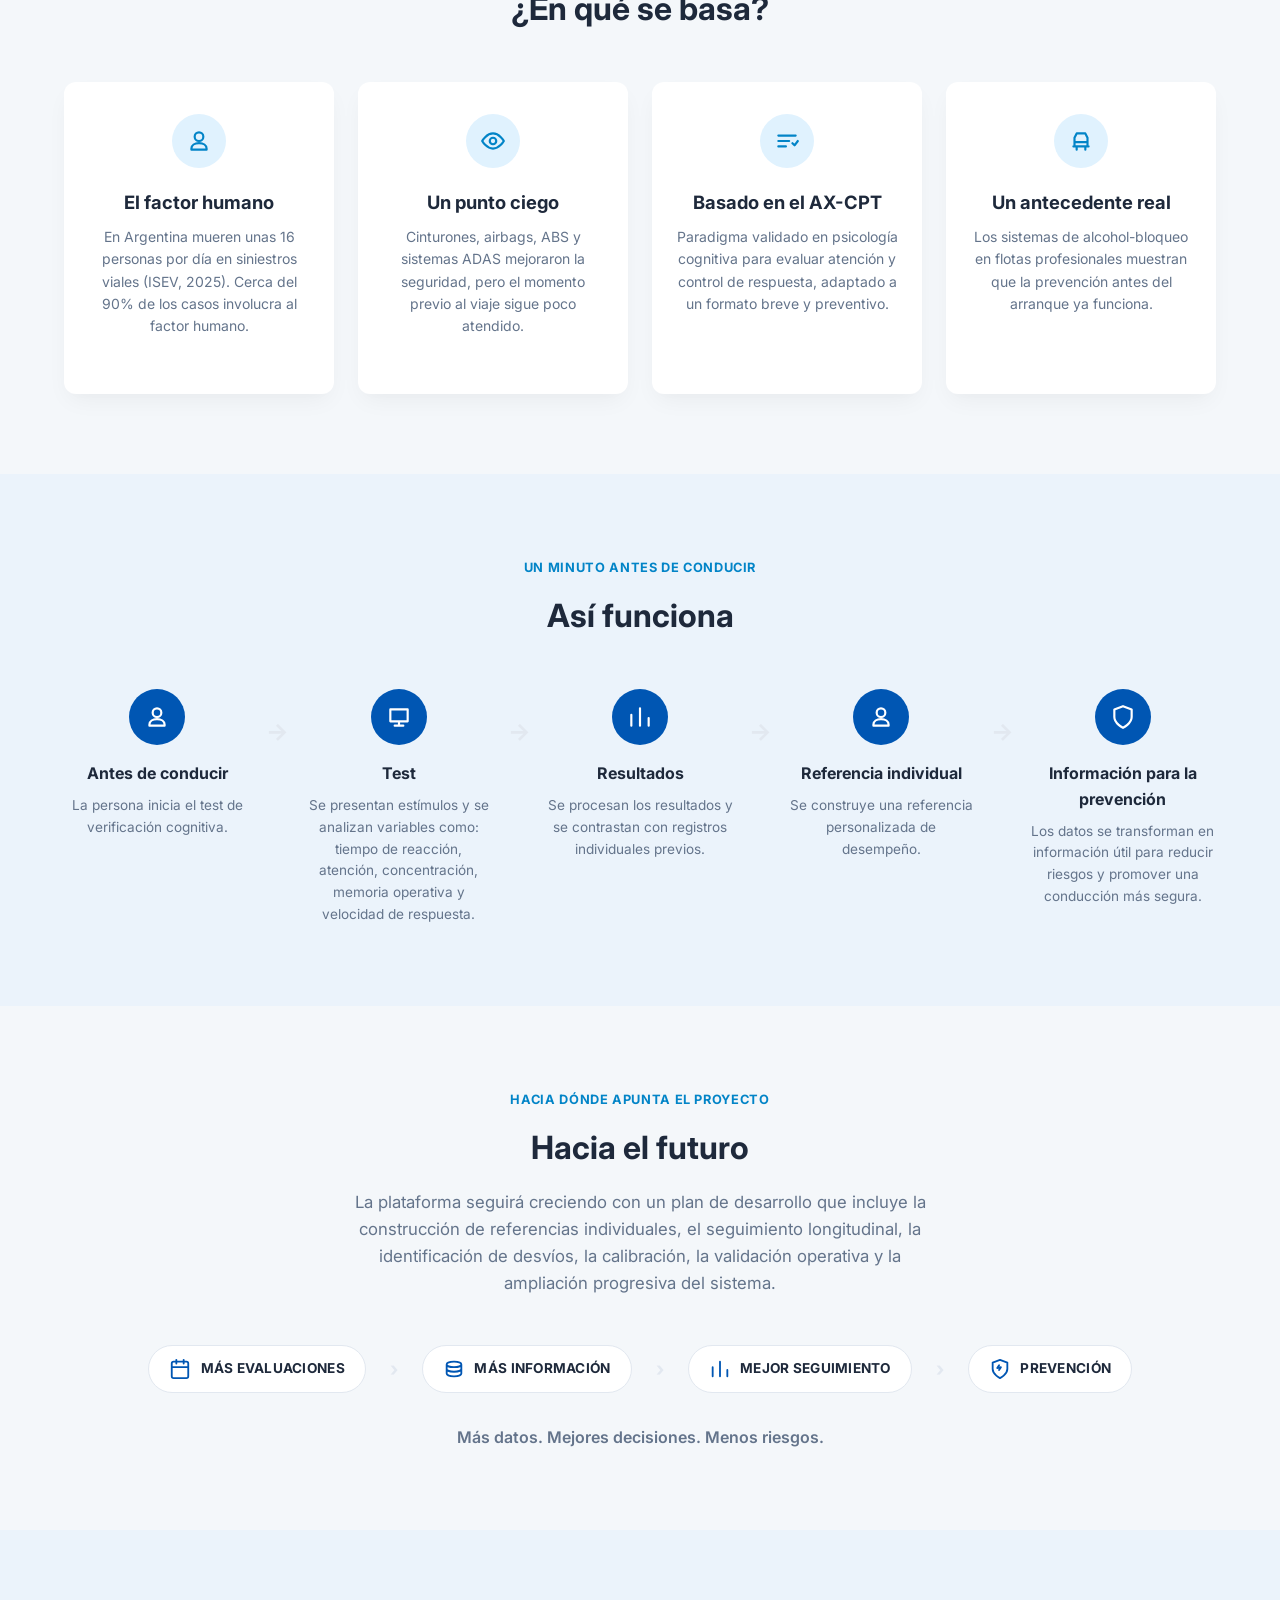
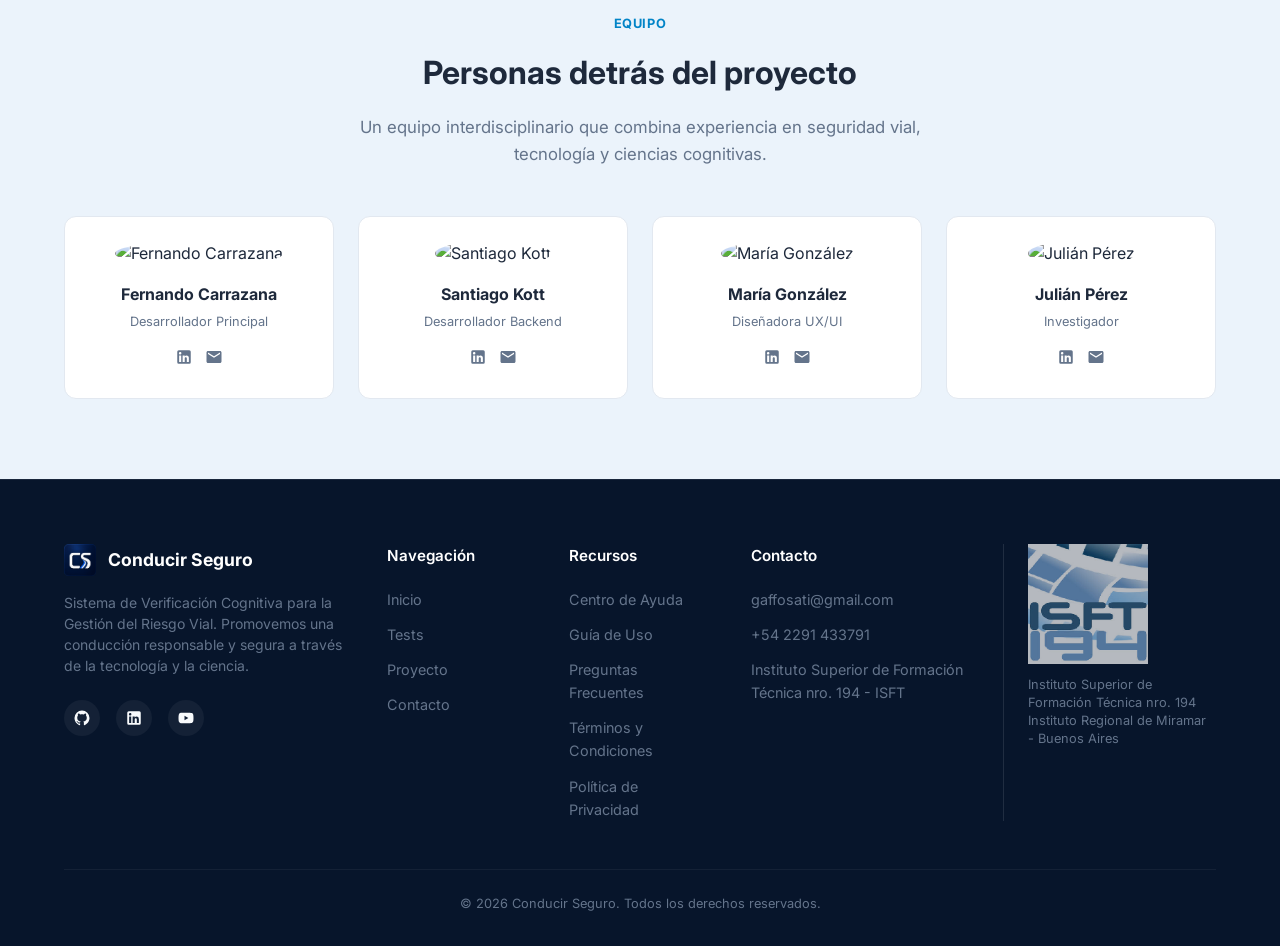
==== commit 04ff0ab8: "Correcciones generales del sitio y paginas de informacion - Fuente Inter en base.css y base.css carg" ====
--- a/about.html
+++ b/about.html
@@ -8,6 +8,7 @@
       <link rel="icon" href="image/icon/conducirSegurosIco.ico" type="image/x-icon">
 
       <link rel="stylesheet" href="css/base/variables.css">
+      <link rel="stylesheet" href="css/base/base.css">
       <link rel="stylesheet" href="css/components/navbar.css">
       <link rel="stylesheet" href="css/components/footer.css">
       <link rel="stylesheet" href="css/pages/home.css">
@@ -79,8 +80,107 @@
                         </div>
 
                         <div class="project-why__graphic">
-
-                              -->
+                        </div>
+                  </div>
+            </section>
+
+            <section class="project-scope section-padding bg-alt">
+                  <div class="container about-summary__grid">
+                        <div>
+                              <span class="badge-tag">QUÉ ES</span>
+                              <h2 class="section-title">Una verificación preventiva y voluntaria</h2>
+                              <ul class="checklist">
+                                    <li class="checklist__item">
+                                          <span class="checklist__icon">✓</span>
+                                          <span>Es un sistema preventivo, de uso voluntario.</span>
+                                    </li>
+                                    <li class="checklist__item">
+                                          <span class="checklist__icon">✓</span>
+                                          <span>Se realiza antes de iniciar la conducción.</span>
+                                    </li>
+                                    <li class="checklist__item">
+                                          <span class="checklist__icon">✓</span>
+                                          <span>Es una verificación breve, de aproximadamente un minuto.</span>
+                                    </li>
+                                    <li class="checklist__item">
+                                          <span class="checklist__icon">✓</span>
+                                          <span>Observa el estado del conductor en ese momento.</span>
+                                    </li>
+                                    <li class="checklist__item">
+                                          <span class="checklist__icon">✓</span>
+                                          <span>Complementa los controles de seguridad existentes.</span>
+                                    </li>
+                              </ul>
+                        </div>
+
+                        <div>
+                              <span class="badge-tag">QUÉ NO ES</span>
+                              <h2 class="section-title">No juzga personas</h2>
+                              <ul class="checklist">
+                                    <li class="checklist__item">
+                                          <span class="checklist__icon">✕</span>
+                                          <span>No diagnostica ni reemplaza controles médicos.</span>
+                                    </li>
+                                    <li class="checklist__item">
+                                          <span class="checklist__icon">✕</span>
+                                          <span>No sanciona a quien realiza la verificación.</span>
+                                    </li>
+                                    <li class="checklist__item">
+                                          <span class="checklist__icon">✕</span>
+                                          <span>No evalúa capacidades permanentes ni conductas pasadas.</span>
+                                    </li>
+                                    <li class="checklist__item">
+                                          <span class="checklist__icon">✕</span>
+                                          <span>No evalúa conocimientos teóricos de manejo.</span>
+                                    </li>
+                                    <li class="checklist__item">
+                                          <span class="checklist__icon">✕</span>
+                                          <span>No reemplaza normas ni controles existentes.</span>
+                                    </li>
+                              </ul>
+                        </div>
+                  </div>
+            </section>
+
+            <section class="project-basis section-padding">
+                  <div class="container">
+                        <div class="text-center">
+                              <span class="badge-tag">FUNDAMENTO</span>
+                              <h2 class="section-title">¿En qué se basa?</h2>
+                        </div>
+
+                        <div class="tests-grid">
+                              <article class="test-card">
+                                    <div class="test-card__icon">
+                                          <svg viewBox="0 0 24 24" width="26" height="26"><path fill="none" stroke="currentColor" stroke-width="2" stroke-linecap="round" stroke-linejoin="round" d="M12 12a4 4 0 1 0-4-4 4 4 0 0 0 4 4Zm0 2c-4 0-7 2-7 5v1h14v-1c0-3-3-5-7-5Z"/></svg>
+                                    </div>
+                                    <h3 class="test-card__title">El factor humano</h3>
+                                    <p class="test-card__desc">En Argentina mueren unas 16 personas por día en siniestros viales (ISEV, 2025). Cerca del 90% de los casos involucra al factor humano.</p>
+                              </article>
+
+                              <article class="test-card">
+                                    <div class="test-card__icon">
+                                          <svg viewBox="0 0 24 24" width="26" height="26"><path fill="none" stroke="currentColor" stroke-width="2" stroke-linecap="round" stroke-linejoin="round" d="M2 12s4-7 10-7 10 7 10 7-4 7-10 7S2 12 2 12Zm10 3a3 3 0 1 0 0-6 3 3 0 0 0 0 6Z"/></svg>
+                                    </div>
+                                    <h3 class="test-card__title">Un punto ciego</h3>
+                                    <p class="test-card__desc">Cinturones, airbags, ABS y sistemas ADAS mejoraron la seguridad, pero el momento previo al viaje sigue poco atendido.</p>
+                              </article>
+
+                              <article class="test-card">
+                                    <div class="test-card__icon">
+                                          <svg viewBox="0 0 24 24" width="26" height="26"><path fill="none" stroke="currentColor" stroke-width="2" stroke-linecap="round" stroke-linejoin="round" d="M4 7h16M4 12h10M4 17h7M17 14l2 2 3-4"/></svg>
+                                    </div>
+                                    <h3 class="test-card__title">Basado en el AX-CPT</h3>
+                                    <p class="test-card__desc">Paradigma validado en psicología cognitiva para evaluar atención y control de respuesta, adaptado a un formato breve y preventivo.</p>
+                              </article>
+
+                              <article class="test-card">
+                                    <div class="test-card__icon">
+                                          <svg viewBox="0 0 24 24" width="26" height="26"><path fill="none" stroke="currentColor" stroke-width="2" stroke-linecap="round" stroke-linejoin="round" d="M5 17h14M6 17V9l2-4h8l2 4v8M6 13h12M8 20v-3M16 20v-3"/></svg>
+                                    </div>
+                                    <h3 class="test-card__title">Un antecedente real</h3>
+                                    <p class="test-card__desc">Los sistemas de alcohol-bloqueo en flotas profesionales muestran que la prevención antes del arranque ya funciona.</p>
+                              </article>
                         </div>
                   </div>
             </section>
@@ -191,7 +291,7 @@
                   </div>
             </section>
 
-            <section class="project-team section-padding bg-alt">
+            <section class="project-team section-padding bg-alt" id="equipo">
                   <div class="container">
                         <div class="section-header text-center">
                               <span class="badge-tag">EQUIPO</span>
@@ -248,7 +348,7 @@
 
       </main>
 
-      <script src="js/script.js"></script>
+      <script type="module" src="js/app.js"></script>
 
       <footer class="site-footer">
       <div class="container">
@@ -304,15 +404,15 @@
                   <ul class="footer__list">
                         <li><a href="mailto:gaffosati@gmail.com" class="footer__link">gaffosati@gmail.com</a></li>
                         <li><span class="footer__link">+54 2291 433791</span></li>
-                        <li><span class="footer__link">Instituto Superior de Foración Tecnica nro. 194 - ISFT</span></li>
+                        <li><span class="footer__link">Instituto Superior de Formación Técnica nro. 194 - ISFT</span></li>
                   </ul>
                   </div>
 
 
                   <div class="footer__col footer__institution">
-                  <img src="image/isft194_173px.png" alt="Universidad Tecnológica Nacional" class="footer__isft-logo">
+                  <img src="image/isft194_173px.png" alt="Instituto Superior de Formación Técnica nro. 194" class="footer__isft-logo">
                   <p class="footer__isft-text">
-                        Instituto Superior de Foración Tecnica nro. 194<br>
+                        Instituto Superior de Formación Técnica nro. 194<br>
                         Instituto Regional de Miramar - Buenos Aires
                   </p>
                   </div>
--- a/css/base/variables.css
+++ b/css/base/variables.css
@@ -1,5 +1,4 @@
 ﻿:root {
-  /* Color Palette */
   --bg-dark-header: #07152b;
   --bg-dark-gradient: linear-gradient(135deg, #07152b 0%, #0d284f 100%);
   --bg-light-body: #f4f7fa;
@@ -17,7 +16,6 @@
   --color-badge-available: #e0f2fe;
   --color-badge-text-available: #0369a1;
 
-  /* Layout & Geometry */
   --container-max-width: 1200px;
   --border-radius-sm: 8px;
   --border-radius-md: 12px;
--- a/css/base/base.css
+++ b/css/base/base.css
@@ -0,0 +1,98 @@
+﻿@import url('https://fonts.googleapis.com/css2?family=Inter:wght@400;500;600;700;800&display=swap');
+
+*, *::before, *::after {
+  box-sizing: border-box;
+  margin: 0;
+  padding: 0;
+}
+
+body {
+  font-family: 'Inter', -apple-system, BlinkMacSystemFont, "Segoe UI", Roboto, sans-serif;
+  background-color: var(--bg-light-body);
+  color: var(--color-text-main);
+  line-height: 1.6;
+}
+
+.container {
+  width: 100%;
+  max-width: var(--container-max-width);
+  margin: 0 auto;
+  padding: 0 1.5rem;
+}
+
+.section-padding {
+  padding: 5rem 0;
+}
+
+.bg-alt {
+  background-color: #ebf3fb;
+}
+
+.text-center {
+  text-align: center;
+}
+
+.badge-tag {
+  display: inline-block;
+  color: #0284c7;
+  font-size: 0.8rem;
+  font-weight: 700;
+  letter-spacing: 0.05em;
+  text-transform: uppercase;
+  margin-bottom: 0.75rem;
+}
+
+.section-title {
+  font-size: 2rem;
+  font-weight: 700;
+  color: var(--color-text-main);
+  margin-bottom: 1rem;
+}
+
+.section-description {
+  color: var(--color-text-muted);
+  font-size: 1.05rem;
+  max-width: 600px;
+}
+
+.btn {
+  display: inline-flex;
+  align-items: center;
+  justify-content: center;
+  gap: 0.5rem;
+  padding: 0.75rem 1.5rem;
+  border-radius: var(--border-radius-sm);
+  font-weight: 600;
+  text-decoration: none;
+  transition: all var(--transition-fast);
+  cursor: pointer;
+  border: none;
+}
+
+.btn--primary {
+  background-color: #0284c7;
+  color: #ffffff;
+}
+
+.btn--primary:hover {
+  background-color: #0369a1;
+  transform: translateY(-2px);
+}
+
+.btn--secondary {
+  background-color: #0f62fe;
+  color: #ffffff;
+}
+
+.btn--secondary:hover {
+  background-color: #0043ce;
+}
+
+.btn--full {
+  width: 100%;
+}
+
+.btn--lg {
+  padding: 0.875rem 1.75rem;
+  font-size: 1rem;
+}
--- a/css/components/navbar.css
+++ b/css/components/navbar.css
@@ -1,7 +1,4 @@
 
-/* ==========================================
-   HEADER & NAVBAR COMPONENT
-   ========================================== */
 .site-header {
   background-color: var(--bg-dark-header);
   border-bottom: 1px solid rgba(255, 255, 255, 0.1);
@@ -89,7 +86,6 @@
   background: rgba(255, 255, 255, 0.2);
 }
 
-/* Menu Toggle Button (Mobile) */
 .navbar__toggle {
   display: none;
   background: none;
--- a/css/components/footer.css
+++ b/css/components/footer.css
@@ -1,6 +1,3 @@
-/* ==========================================
-   FOOTER COMPONENT (SOLID - SRP)
-   ========================================== */
 .site-footer {
   background-color: var(--bg-dark-header);
   color: var(--color-text-light);
@@ -93,7 +90,6 @@
   color: #ffffff;
 }
 
-/* Sección Institucional (UTN) */
 .footer__institution {
   display: flex;
   flex-direction: column;
@@ -115,7 +111,6 @@
   line-height: 1.4;
 }
 
-/* Bottom Copy */
 .footer__bottom {
   border-top: 1px solid rgba(255, 255, 255, 0.05);
   padding-top: 1.5rem;
@@ -124,7 +119,6 @@
   font-size: 0.8rem;
 }
 
-/* Layout Responsive */
 @media (max-width: 1024px) {
   .footer__grid {
     grid-template-columns: 1fr 1fr;
--- a/css/pages/home.css
+++ b/css/pages/home.css
@@ -1,10 +1,3 @@
-/* ==========================================
-   PAGE: HOME (SOLID - Modular BEM CSS)
-   ========================================== */
-
-/* ------------------------------------------
-   1. HERO SECTION
-   ------------------------------------------ */
 .hero {
   position: relative;
   background: var(--bg-dark-header) url('../../image/hero-bg-car.jpg') center/cover no-repeat;
@@ -54,7 +47,6 @@
   margin-bottom: 2rem;
 }
 
-/* Tira de Features en Hero */
 .hero__features {
   display: flex;
   gap: 3rem;
@@ -80,9 +72,6 @@
   color: #e2e8f0;
 }
 
-/* ------------------------------------------
-   2. ABOUT SUMMARY
-   ------------------------------------------ */
 .about-summary__grid {
   display: grid;
   grid-template-columns: 1fr 1fr;
@@ -125,9 +114,6 @@
   object-fit: contain;
 }
 
-/* ------------------------------------------
-   3. TESTS SUMMARY GRID
-   ------------------------------------------ */
 .tests-grid {
   display: grid;
   grid-template-columns: repeat(4, 1fr);
@@ -163,12 +149,6 @@
   justify-content: center;
   margin-bottom: 1.25rem;
 }
-.test-card__icon img {
-  width: 58px;
-  height: 28px;
-  object-fit: contain;
-  display: block;
-}
 
 .test-card__title {
   font-size: 1.15rem;
@@ -183,9 +163,6 @@
   flex-grow: 1;
 }
 
-/* ------------------------------------------
-   4. TEAM SUMMARY
-   ------------------------------------------ */
 .team-summary__header {
   display: flex;
   align-items: flex-end;
@@ -255,9 +232,6 @@
   color: #0284c7;
 }
 
-/* ------------------------------------------
-   RESPONSIVE DESIGN (BREAKPOINTS)
-   ------------------------------------------ */
 @media (max-width: 1024px) {
   .tests-grid, .team-grid {
     grid-template-columns: repeat(2, 1fr);
@@ -290,25 +264,24 @@
   .tests-grid, .team-grid {
     grid-template-columns: 1fr;
   }
-}
-/* Beneficios de inicio: dos columnas en móviles */
-@media (max-width: 600px) {
-    .checklist {
-        display: grid;
-        grid-template-columns: repeat(2, minmax(0, 1fr));
-        gap: 12px;
-        align-items: start;
-    }
-
-    .checklist__item {
-        min-width: 0;
-        align-items: flex-start;
-        gap: 8px;
-        overflow-wrap: anywhere;
-    }
-
-    .checklist__item > span:last-child {
-        min-width: 0;
-        line-height: 1.45;
-    }
-}
+}
+@media (max-width: 600px) {
+    .checklist {
+        display: grid;
+        grid-template-columns: repeat(2, minmax(0, 1fr));
+        gap: 12px;
+        align-items: start;
+    }
+
+    .checklist__item {
+        min-width: 0;
+        align-items: flex-start;
+        gap: 8px;
+        overflow-wrap: anywhere;
+    }
+
+    .checklist__item > span:last-child {
+        min-width: 0;
+        line-height: 1.45;
+    }
+}
